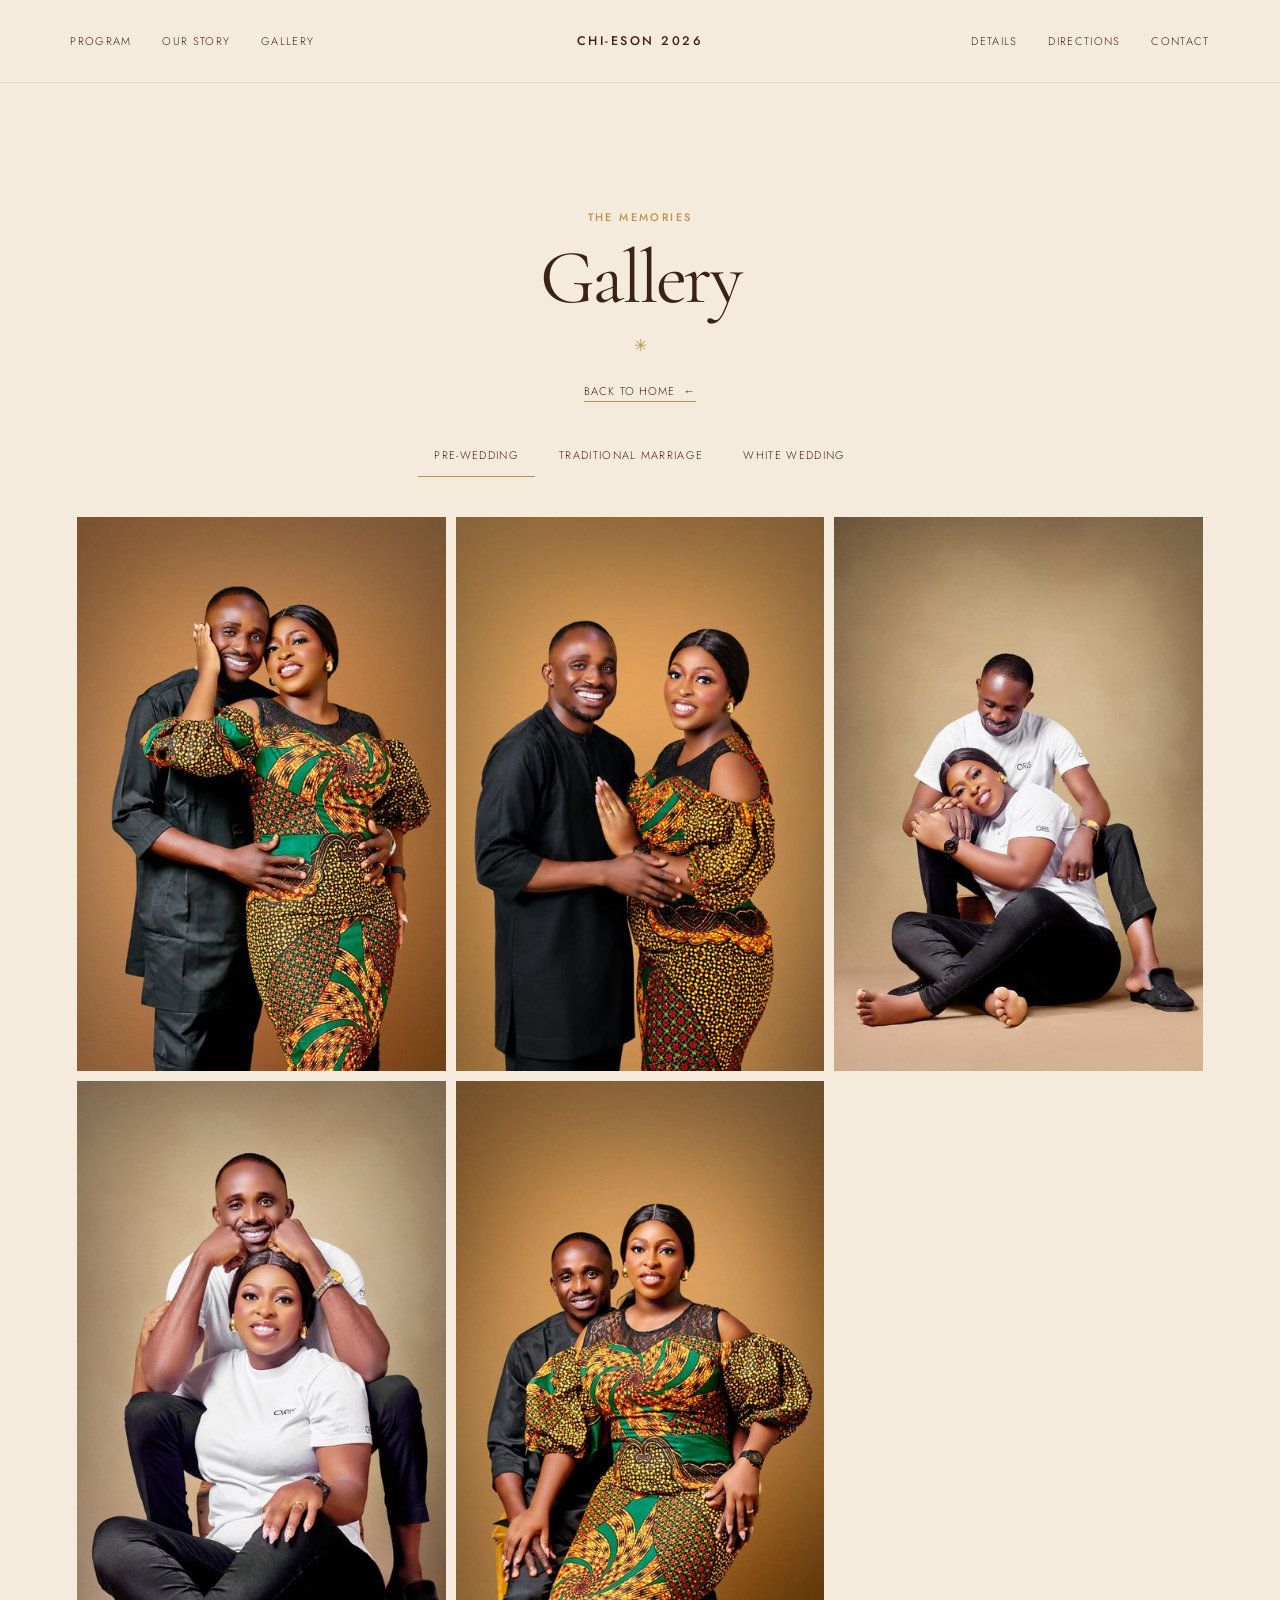
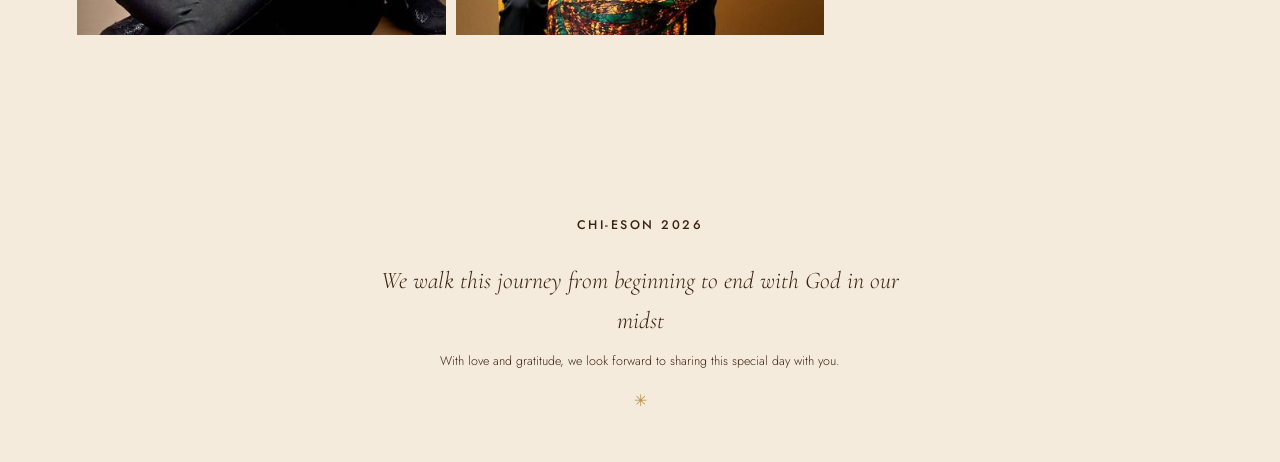
==== gallery.html @ f30a034f "Publish wedding site for GitHub Pages Co-authored-by: Copilot <223556219+Copilot@users.noreply.githu" ====
<!doctype html>
<html lang="en">
<head>
  <meta charset="utf-8">
  <meta name="viewport" content="width=device-width, initial-scale=1">
  <meta name="description" content="Photos from Precious and Aaron's pre-wedding shoot and traditional marriage celebration.">
  <meta property="og:title" content="Gallery | Precious &amp; Aaron — CHI-ESON 2026">
  <meta property="og:description" content="Explore memories from the CHI-ESON 2026 celebrations.">
  <meta property="og:image" content="images/pre-wedding/full/pre-04.jpg">
  <meta property="og:type" content="website">
  <meta name="theme-color" content="#F5EBDD">
  <title>Gallery | Precious &amp; Aaron — CHI-ESON 2026</title>
  <link rel="icon" href="data:image/svg+xml,%3Csvg xmlns='http://www.w3.org/2000/svg' viewBox='0 0 64 64'%3E%3Crect width='64' height='64' fill='%233B2314'/%3E%3Ctext x='32' y='41' text-anchor='middle' font-family='serif' font-size='22' fill='%23F5EBDD'%3EC%26amp%3BE%3C/text%3E%3C/svg%3E">
  <link rel="preconnect" href="https://fonts.googleapis.com">
  <link rel="preconnect" href="https://fonts.gstatic.com" crossorigin>
  <link href="https://fonts.googleapis.com/css2?family=Cormorant+Garamond:wght@400;500;600&family=Jost:wght@300;400;500;600&display=swap" rel="stylesheet">
  <link rel="stylesheet" href="styles.css?v=2">
  <script src="data.js" defer></script>
  <script src="script.js" defer></script>
</head>
<body data-page="gallery">
  <div id="site"></div>
  <div id="lightbox" class="lightbox" role="dialog" aria-modal="true" aria-label="Photo viewer" hidden>
    <button class="lightbox-close" type="button" aria-label="Close photo viewer">×</button>
    <button class="lightbox-prev" type="button" aria-label="Previous photo">‹</button>
    <figure><img alt="" decoding="async"><figcaption></figcaption></figure>
    <button class="lightbox-next" type="button" aria-label="Next photo">›</button>
  </div>
</body>
</html>
---- styles.css ----
:root {
  color-scheme: light;
  --cream: #F5EBDD;
  --card: #FBF7F0;
  --brown: #3B2314;
  --gold: #B8924A;
  --white: #FFFFFF;
  --body-font: "Jost", sans-serif;
  --display-font: "Cormorant Garamond", Georgia, serif;
  --header-height: 82px;
}

* { box-sizing: border-box; }
html { scroll-behavior: smooth; scroll-padding-top: var(--header-height); }
body { margin: 0; background: var(--cream); color: var(--brown); font-family: var(--body-font); font-weight: 300; line-height: 1.65; }
body.menu-open, body.lightbox-open { overflow: hidden; }
button, a { color: inherit; font: inherit; }
a { text-decoration: none; }
button { cursor: pointer; }
img { display: block; max-width: 100%; }
button:focus-visible, a:focus-visible { outline: 2px solid var(--gold); outline-offset: 4px; }
[hidden] { display: none !important; }

.site-header { position: fixed; z-index: 20; inset: 0 0 auto; height: var(--header-height); color: var(--white); transition: background-color .3s ease, color .3s ease, box-shadow .3s ease; }
.site-header.is-scrolled { background: rgba(245, 235, 221, .97); color: var(--brown); box-shadow: 0 1px 0 rgba(59, 35, 20, .1); }
.site-header.is-subpage { background: rgba(245, 235, 221, .97); color: var(--brown); box-shadow: 0 1px 0 rgba(59, 35, 20, .1); }
.site-nav { max-width: 1440px; height: 100%; margin: auto; padding: 0 5.5%; display: grid; grid-template-columns: 1fr auto 1fr; align-items: center; gap: 2rem; }
.nav-side { display: flex; align-items: center; gap: clamp(1rem, 2.4vw, 2.6rem); }
.nav-right { justify-content: flex-end; }
.nav-side a { font-size: .69rem; letter-spacing: .12em; text-transform: uppercase; }
.nav-side a:hover, .map-fallback:hover, .text-link:hover { color: var(--gold); }
.monogram { font-size: .78rem; font-weight: 500; letter-spacing: .2em; white-space: nowrap; }
.menu-toggle { display: none; }

.hero { min-height: 720px; height: 100svh; max-height: 1000px; position: relative; display: grid; place-items: center; padding: calc(var(--header-height) + 2rem) 1.5rem 4rem; color: var(--white); text-align: center; background: var(--brown); overflow: hidden; }
.hero::before { position: absolute; z-index: 1; inset: 0; background: linear-gradient(rgba(35, 20, 12, .68), rgba(35, 20, 12, .64)); content: ""; }
.hero-photo { position: absolute; inset: 0; width: 100%; height: 100%; object-fit: cover; }
.hero-content { position: relative; z-index: 2; width: min(760px, 100%); }
.eyebrow { margin: 0 0 .9rem; color: var(--gold); font-size: .68rem; font-weight: 500; letter-spacing: .22em; line-height: 1.4; text-transform: uppercase; }
.hero .eyebrow { color: #e2c88f; }
h1, h2, h3, p { margin-top: 0; }
h1, h2, h3 { font-family: var(--display-font); font-weight: 400; line-height: .98; }
h1 { margin: .45rem 0 1rem; font-size: clamp(4rem, 10vw, 8rem); letter-spacing: -.045em; }
h1 span { color: #d5b46d; font-style: italic; font-size: .75em; }
.hero-intro { max-width: 410px; margin: 0 auto 1.2rem; font-size: 1rem; letter-spacing: .04em; }
.hero-date { margin-bottom: .9rem; font-size: .83rem; letter-spacing: .12em; text-transform: uppercase; line-height: 1.9; }
.hero-date span { opacity: .82; font-size: .74rem; }
.countdown { min-height: 54px; }
.countdown-status { display: block; min-height: 1.4em; font-family: var(--display-font); font-size: 1.45rem; font-style: italic; }
.countdown-units { display: flex; justify-content: center; gap: clamp(1rem, 3vw, 2.8rem); margin: .5rem auto 1.3rem; }
.countdown-units div { min-width: 46px; display: grid; gap: .08rem; }
.countdown-units strong { font-family: var(--display-font); font-size: 1.7rem; font-weight: 400; line-height: 1; }
.countdown-units span { font-size: .56rem; letter-spacing: .12em; text-transform: uppercase; }
.hero-actions { display: flex; justify-content: center; align-items: center; flex-wrap: wrap; gap: .8rem; margin-top: 1.1rem; }
.button { min-height: 48px; padding: .82rem 1.2rem; display: inline-flex; justify-content: center; align-items: center; gap: .9rem; border: 1px solid var(--brown); border-radius: 0; font-size: .67rem; font-weight: 500; letter-spacing: .12em; line-height: 1.3; text-align: center; text-transform: uppercase; transition: background .2s ease, color .2s ease, border-color .2s ease; }
.button-primary { background: var(--brown); color: var(--white); }
.button-primary:hover { border-color: var(--gold); background: #53351e; }
.button-large { min-height: 58px; padding: 1rem 1.6rem; font-size: .75rem; }
.button-outline { background: transparent; color: var(--brown); }
.button-outline:hover { background: var(--brown); color: var(--white); }
.button-light-outline { min-height: 46px; border-color: rgba(255,255,255,.7); color: var(--white); font-size: .63rem; }
.button-light-outline:hover { background: var(--white); color: var(--brown); }
.scroll-cue { position: absolute; z-index: 2; bottom: 1.5rem; left: 50%; transform: translateX(-50%); color: #e2c88f; font-size: 1.5rem; }

.section { padding: clamp(5rem, 10vw, 9rem) max(6vw, calc((100vw - 1200px) / 2)); }
.section-heading { margin: 0 auto 3.4rem; text-align: center; }
.section-heading h2, .contact-section h2 { margin: 0; font-size: clamp(3rem, 6vw, 5.4rem); letter-spacing: -.035em; }
.ornament, .footer-ornament { display: block; margin-top: 1.15rem; color: var(--gold); font-size: 1rem; }
.program-section { background: var(--card); }
.program-tabs, .gallery-tabs { display: flex; justify-content: center; flex-wrap: wrap; gap: .5rem; margin: 0 auto 2.3rem; }
.program-tabs button, .gallery-tabs button { padding: .75rem 1rem; border: 0; border-bottom: 1px solid transparent; background: transparent; color: var(--brown); font-size: .69rem; letter-spacing: .12em; text-transform: uppercase; }
.program-tabs button[aria-selected="true"], .gallery-tabs button[aria-selected="true"] { border-color: var(--gold); color: var(--brown); }
.program-layout { display: grid; grid-template-columns: minmax(0, 1fr) minmax(250px, .72fr); gap: clamp(2rem, 7vw, 7rem); align-items: center; max-width: 1040px; margin: auto; }
.program-panel-wrap { min-width: 0; }
.program-list { padding: 0; margin: 0; list-style: none; border-top: 1px solid rgba(184,146,74,.55); }
.program-item { border-bottom: 1px solid rgba(184,146,74,.55); }
.program-trigger { width: 100%; min-height: 67px; padding: .9rem 0; display: grid; grid-template-columns: 2.6rem 1fr 1.2rem; gap: .7rem; align-items: center; border: 0; background: transparent; color: var(--brown); text-align: left; font-size: .88rem; }
.program-number { color: var(--gold); font-size: .66rem; letter-spacing: .08em; }
.accordion-icon { font-size: 1.2rem; text-align: right; }
.program-trigger[aria-expanded="true"] .accordion-icon { transform: rotate(45deg); }
.program-panel { padding: 0 2rem 1.2rem 3.3rem; font-size: .84rem; }
.program-panel p { margin-bottom: .5rem; }
.program-time { color: var(--gold); font-size: .71rem; font-weight: 500; letter-spacing: .1em; text-transform: uppercase; }
.program-note { font-style: italic; }
.program-photo { width: 100%; max-width: 320px; margin: auto; text-align: center; }
.program-photo img { width: 100%; height: 360px; aspect-ratio: auto; object-fit: cover; border-radius: 999px 999px 0 0; background: #e5ded3; }
.photo-caption { margin: .7rem 0 0; font-family: var(--display-font); font-size: 1.15rem; font-style: italic; }
.print-button { display: flex; width: fit-content; margin: 2.2rem auto 0; }

.story-layout { max-width: 1040px; margin: auto; display: grid; grid-template-columns: .7fr 1.3fr; gap: clamp(2.5rem, 8vw, 8rem); align-items: center; }
.story-copy { max-width: 380px; font-size: 1.04rem; }
.story-copy p:first-child { margin-bottom: 1.6rem; }
.story-names { color: #856c53; font-family: var(--display-font); font-size: 1.3rem; font-style: italic; }
.story-photos { min-height: 500px; position: relative; padding: 0 12% 8% 0; }
.story-photo-main { width: 75%; height: 480px; object-fit: cover; }
.story-photo-small { position: absolute; right: 0; bottom: 0; width: 42%; height: 270px; object-fit: cover; border: 9px solid var(--cream); }
.arch-image { border-radius: 999px 999px 0 0; background: #e5ded3; }

.details-section { background: var(--card); }
.event-grid { max-width: 1100px; margin: auto; display: grid; grid-template-columns: repeat(3, minmax(0, 1fr)); gap: 1rem; }
.event-card { min-height: 300px; padding: clamp(1.4rem, 3vw, 2.4rem); border: 1px solid rgba(184,146,74,.5); background: var(--cream); }
.event-card .eyebrow { margin-bottom: 1.5rem; }
.event-card h3, .map-card h3, .know-card h3 { margin-bottom: 1.4rem; font-size: 2rem; line-height: 1.05; }
.event-card dl { margin: 0; }
.event-card dl div { margin: .9rem 0; }
.event-card dt { color: var(--gold); font-size: .62rem; letter-spacing: .13em; text-transform: uppercase; }
.event-card dd { margin: .1rem 0 0; font-size: .85rem; }
.event-card .countdown { margin-top: 1.1rem; min-height: 0; }
.event-card .countdown-units { justify-content: flex-start; gap: .9rem; margin: .5rem 0; }
.event-card .countdown-units div { min-width: 39px; }
.event-card .countdown-units strong { font-size: 1.35rem; }
.event-card .countdown-units span { font-size: .48rem; }
.event-complete { font-family: var(--display-font); font-size: 1.35rem; font-style: italic; }
.text-link { display: inline-flex; gap: .5rem; align-items: center; border-bottom: 1px solid var(--gold); font-size: .7rem; letter-spacing: .1em; text-transform: uppercase; }

.maps-grid { max-width: 1100px; margin: auto; display: grid; grid-template-columns: repeat(2, minmax(0, 1fr)); gap: 2rem; }
.map-card { background: var(--card); }
.map-card > div { padding: 2rem; }
.map-card h3 { margin-bottom: .5rem; }
.map-card > div > p:not(.eyebrow) { margin-bottom: .65rem; font-size: .84rem; }
.map-card .map-notes { color: #705a47; font-style: italic; }
.map-card iframe { display: block; width: 100%; height: 270px; border: 0; background: #e5ded3; }
.map-card .button { margin-top: .8rem; }
.map-fallback { display: inline-block; margin-left: 1rem; font-size: .68rem; }
.roadmap-slot { margin: 1.2rem 0; }
.roadmap-open { width: 100%; padding: 0; position: relative; border: 0; background: #e5ded3; text-align: center; }
.roadmap-open img { width: 100%; height: auto; max-height: 330px; object-fit: contain; }
.roadmap-open span { display: block; padding: .3rem; color: var(--brown); font-size: .65rem; letter-spacing: .1em; text-transform: uppercase; }

.gallery-section { background: var(--card); }
.gallery-tabs { margin-bottom: 2.5rem; }
.gallery-grid { columns: 3 220px; column-gap: 10px; }
.gallery-item { width: 100%; margin: 0 0 10px; padding: 0; display: block; break-inside: avoid; border: 0; background: #e5ded3; overflow: hidden; }
.gallery-item img { width: 100%; height: auto; transition: transform .5s ease; }
.gallery-item:hover img { transform: scale(1.035); }
.gallery-empty { padding: 4rem 1rem; text-align: center; font-family: var(--display-font); font-size: 1.8rem; font-style: italic; }
.gallery-full-link { display: flex; width: fit-content; margin: 2rem auto 0; }
.back-link { display: flex; width: fit-content; margin: -2rem auto 2rem; }
.load-more-button { display: flex; width: fit-content; margin: 2rem auto 0; }
.load-more-button[hidden] { display: none; }
.full-gallery-section { min-height: 75vh; }
.subpage-main { padding-top: var(--header-height); }

.know-section { padding-bottom: 7rem; }
.know-grid { max-width: 1100px; margin: auto; display: grid; grid-template-columns: repeat(4, minmax(0, 1fr)); gap: 1rem; }
.know-card { min-height: 260px; padding: 1.7rem; border: 1px solid rgba(184,146,74,.5); background: var(--card); }
.know-card .eyebrow { margin-bottom: 1.2rem; }
.know-card h3 { margin-bottom: 1rem; font-size: 1.75rem; }
.know-card > p:not(.eyebrow) { font-size: .83rem; }
.know-card .text-link { margin-top: .5rem; }
.swatches { display: flex; gap: .7rem; }
.swatches > div { display: grid; gap: .35rem; }
.swatches span { width: 42px; height: 42px; display: block; border: 1px solid rgba(59,35,20,.18); background: var(--swatch); }
.swatches small { font-size: .57rem; }

.contact-section { padding: 6rem 1.5rem; background: var(--brown); color: var(--white); text-align: center; }
.contact-section h2 { margin-bottom: 1.5rem; }
.contact-name { margin-bottom: .25rem; font-family: var(--display-font); font-size: 1.65rem; }
.contact-phone { opacity: .78; font-size: .85rem; }
.contact-actions { display: flex; justify-content: center; align-items: center; flex-wrap: wrap; gap: 1.5rem; margin-top: 1.7rem; }
.contact-actions .button-primary { border-color: var(--cream); background: var(--cream); color: var(--brown); }
.contact-actions .text-link { border-color: var(--gold); }
.site-footer { padding: 3rem 1.5rem; text-align: center; }
.site-footer .toast { max-width: 560px; margin: 1.5rem auto .7rem; font-family: var(--display-font); font-size: 1.5rem; font-style: italic; }
.site-footer > p:not(.toast) { font-size: .78rem; }
.footer-ornament { margin-top: 1rem; }

.scroll-progress { position: fixed; z-index: 40; inset: auto 0 0; height: 3px; pointer-events: none; }
.scroll-progress span { width: 100%; height: 100%; display: block; transform: scaleX(0); transform-origin: left; background: var(--gold); }
.lightbox { position: fixed; z-index: 50; inset: 0; display: grid; grid-template-columns: 3rem minmax(0, 1fr) 3rem; align-items: center; gap: 1rem; padding: 4rem 1.5rem 2rem; background: rgba(24, 15, 10, .95); color: var(--white); }
.lightbox figure { max-height: 100%; margin: 0; display: grid; place-items: center; }
.lightbox figure img { max-width: 100%; max-height: calc(100svh - 8rem); object-fit: contain; }
.lightbox figcaption { padding-top: .7rem; font-size: .75rem; letter-spacing: .1em; }
.lightbox figure img { cursor: zoom-in; }
.lightbox figure img.is-zoomed { max-width: none; max-height: none; width: auto; height: auto; cursor: zoom-out; }
.lightbox.roadmap-view { display: block; overflow: auto; padding-top: 4rem; }
.lightbox.roadmap-view .lightbox-prev, .lightbox.roadmap-view .lightbox-next { display: none; }
.lightbox.roadmap-view figure { max-height: none; }
.lightbox.roadmap-view figure img { max-width: min(96vw, 1400px); margin: 0 auto; }
.lightbox.roadmap-view figure img.is-zoomed { max-width: none; }
.lightbox button { border: 0; background: transparent; color: var(--white); font-size: 2rem; }
.lightbox .lightbox-close { position: absolute; top: 1.2rem; right: 1.6rem; }
.lightbox .lightbox-prev, .lightbox .lightbox-next { justify-self: center; }
.fade-up { opacity: 0; transform: translateY(18px); transition: opacity .7s ease, transform .7s ease; }
.fade-up.is-visible { opacity: 1; transform: translateY(0); }

.program-page { background: var(--card); }
.full-program-section { padding-top: 3.5rem; }
.program-sticky-tabs { position: sticky; z-index: 10; top: var(--header-height); margin: 0 calc(-1 * max(6vw, calc((100vw - 1200px) / 2))) 2.8rem; padding: .6rem 1rem; background: rgba(251,247,240,.96); border-top: 1px solid rgba(184,146,74,.28); border-bottom: 1px solid rgba(184,146,74,.45); backdrop-filter: blur(10px); }
.program-sticky-tabs .program-tabs { margin: 0 auto; }
.timeline { max-width: 800px; margin: 0 auto; }
.timeline-item { position: relative; display: grid; grid-template-columns: 110px 20px minmax(0, 1fr); column-gap: 1.3rem; padding-bottom: 2.2rem; }
.timeline-item::before { position: absolute; top: 10px; bottom: 0; left: 119px; width: 1px; background: rgba(184,146,74,.55); content: ""; }
.timeline-item:last-child::before { display: none; }
.timeline-time { padding-top: 1.1rem; color: var(--gold); font-size: .75rem; font-weight: 500; letter-spacing: .08em; text-align: right; text-transform: uppercase; }
.timeline-marker { z-index: 1; width: 9px; height: 9px; margin: 1.4rem auto 0; border: 1px solid var(--gold); border-radius: 50%; background: var(--card); }
.timeline-content { padding: .8rem 1.3rem 1rem; border: 1px solid rgba(184,146,74,.35); background: var(--cream); }
.timeline-content .eyebrow { margin-bottom: .5rem; }
.timeline-content h3 { margin-bottom: .7rem; font-size: 1.8rem; }
.timeline-content > p:not(.eyebrow) { margin-bottom: .5rem; font-size: .9rem; }
.timeline-content .program-detail { display: flex; gap: .75rem; }
.timeline-detail span, .program-detail span { min-width: 4rem; color: var(--gold); font-size: .7rem; font-weight: 500; letter-spacing: .1em; text-transform: uppercase; }
.timeline-group { margin: 2.5rem 0 1rem 145px; color: var(--gold); font-size: 1.8rem; }
.timeline-panel[hidden] { display: none !important; }
.print-program { margin-top: 2rem; }

@media (max-width: 820px) {
  :root { --header-height: 70px; }
  .site-nav { padding: 0 1.5rem; }
  .nav-side { gap: 1rem; }
  .nav-side a { font-size: .59rem; letter-spacing: .08em; }
  .monogram { font-size: .67rem; letter-spacing: .14em; }
  .program-layout { grid-template-columns: 1fr .72fr; gap: 2rem; }
  .event-grid { grid-template-columns: repeat(2, minmax(0, 1fr)); }
  .event-card:last-child { grid-column: 1 / -1; }
  .know-grid { grid-template-columns: repeat(2, minmax(0, 1fr)); }
  .story-photos { min-height: 390px; }
  .story-photo-main { height: 370px; }
}
@media (max-width: 600px) {
  :root { --header-height: 64px; }
  .site-header { color: var(--brown); }
  .site-header:not(.is-scrolled) { color: var(--white); }
  .site-header.is-subpage { color: var(--brown); }
  .site-header.menu-open { color: var(--brown); }
  .menu-toggle { position: absolute; z-index: 2; top: 17px; left: 1.2rem; width: 34px; height: 30px; padding: 6px 3px; display: grid; align-content: center; gap: 6px; border: 0; background: transparent; color: inherit; }
  .menu-toggle span { width: 25px; height: 1px; display: block; background: currentColor; transition: transform .2s ease; }
  .menu-toggle[aria-expanded="true"] span:first-child { transform: translateY(3.5px) rotate(45deg); }
  .menu-toggle[aria-expanded="true"] span:last-child { transform: translateY(-3.5px) rotate(-45deg); }
  .site-nav { display: flex; justify-content: center; padding: 0 4rem; }
  .site-nav > .monogram { position: relative; z-index: 2; }
  .nav-side { position: fixed; left: 0; right: 0; display: flex; flex-direction: column; align-items: stretch; gap: 0; padding: 0 1.5rem; background: var(--cream); color: var(--brown); opacity: 0; visibility: hidden; transition: opacity .2s ease, visibility .2s ease; }
  .nav-left { top: var(--header-height); padding-top: 1rem; }
  .nav-right { top: calc(var(--header-height) + 9.2rem); padding-bottom: 1.3rem; }
  .site-nav.is-open .nav-side { opacity: 1; visibility: visible; }
  .nav-side a { padding: .8rem 0; border-bottom: 1px solid rgba(184,146,74,.35); font-size: .72rem; }
  .site-nav.is-open { position: fixed; inset: 0 0 auto; height: 100vh; height: 100svh; align-items: flex-start; padding-top: 0; background: var(--cream); color: var(--brown); }
  .site-nav.is-open > .monogram { margin: 1.25rem auto 0; }
  .hero { min-height: 700px; height: 100svh; padding-top: 5rem; }
  .hero-photo { object-position: center; }
  h1 { font-size: clamp(3.65rem, 17vw, 5.4rem); }
  .hero-intro { max-width: 300px; font-size: .88rem; }
  .hero-date { font-size: .72rem; }
  .hero-actions { flex-direction: column; }
  .button-large { width: min(100%, 340px); }
  .section { padding: 5rem 1.25rem; }
  .section-heading { margin-bottom: 2.5rem; }
  .section-heading h2, .contact-section h2 { font-size: clamp(2.8rem, 13vw, 4rem); }
  .program-tabs { gap: .1rem; margin-bottom: 1.5rem; }
  .program-tabs button, .gallery-tabs button { padding: .7rem .55rem; font-size: .59rem; letter-spacing: .08em; }
  .program-layout { grid-template-columns: 1fr; gap: 2rem; }
  .program-photo { width: min(88%, 300px); }
  .program-photo img { height: 320px; }
  .story-layout { grid-template-columns: 1fr; gap: 1.5rem; }
  .story-copy { max-width: none; font-size: .95rem; }
  .story-photos { width: 100%; min-height: 340px; }
  .story-photo-main { width: 76%; height: 335px; }
  .story-photo-small { width: 43%; height: 200px; border-width: 7px; }
  .event-grid { grid-template-columns: 1fr; }
  .event-card, .event-card:last-child { grid-column: auto; min-height: 0; }
  .maps-grid { grid-template-columns: 1fr; gap: 1.2rem; }
  .map-card > div { padding: 1.5rem; }
  .map-card iframe { height: 230px; }
  .map-fallback { display: block; width: fit-content; margin: .8rem 0 0; }
  .gallery-grid { columns: 2 130px; column-gap: 7px; }
  .gallery-item { margin-bottom: 7px; }
  .know-grid { grid-template-columns: 1fr; }
  .know-card { min-height: 0; }
  .contact-section { padding: 5rem 1.25rem; }
  .program-sticky-tabs { margin-inline: -1.25rem; padding-inline: .35rem; }
  .program-sticky-tabs .program-tabs { gap: 0; }
  .program-sticky-tabs .program-tabs button { padding-inline: .4rem; font-size: .57rem; letter-spacing: .04em; }
  .timeline-item { grid-template-columns: 61px 14px minmax(0, 1fr); gap: .55rem; }
  .timeline-item::before { left: 67px; }
  .timeline-time { font-size: .62rem; letter-spacing: .02em; }
  .timeline-content { padding: .8rem; }
  .timeline-content h3 { font-size: 1.55rem; }
  .timeline-group { margin-left: 80px; }
  .lightbox { grid-template-columns: 2rem minmax(0, 1fr) 2rem; gap: .2rem; padding: 4rem .5rem 1.5rem; }
  .lightbox .lightbox-prev, .lightbox .lightbox-next { font-size: 1.6rem; }
}
@media (max-width: 380px) {
  .hero { padding-inline: 1rem; }
  .hero-date { letter-spacing: .07em; }
  .button-large { padding-inline: .8rem; font-size: .68rem; }
  .section { padding-inline: 1rem; }
  .program-trigger { grid-template-columns: 2rem 1fr 1rem; gap: .5rem; font-size: .82rem; }
}
@media (prefers-reduced-motion: reduce) {
  *, *::before, *::after { scroll-behavior: auto !important; animation-duration: .01ms !important; animation-iteration-count: 1 !important; transition-duration: .01ms !important; }
  .fade-up { opacity: 1; transform: none; }
}
@media print {
  @page { margin: 18mm; }
  body { background: white; color: #222; font-size: 11pt; }
  body > *:not(#site) { display: none !important; }
  .site-header, .site-footer, .scroll-progress, .back-link, .print-program { display: none !important; }
  .program-page { padding: 0 !important; background: white; }
  .full-program-section { padding: 0 !important; }
  .program-sticky-tabs { position: static; margin: 0 0 1rem; padding: 0; border: 0; background: white; }
  .program-tabs { display: none !important; }
  .timeline-panel[hidden] { display: block !important; }
  .timeline-item { break-inside: avoid; }
  .timeline-item::before { background: #999; }
  .timeline-marker { background: white; }
  .timeline-content { padding: .6rem; border-color: #bbb; background: white; }
  .timeline-group { margin-top: 1rem; }
  .subpage-main:not(.program-page), .hero, .program-section { display: none !important; }
  body:not([data-page="program"]) #site main { display: none !important; }
}
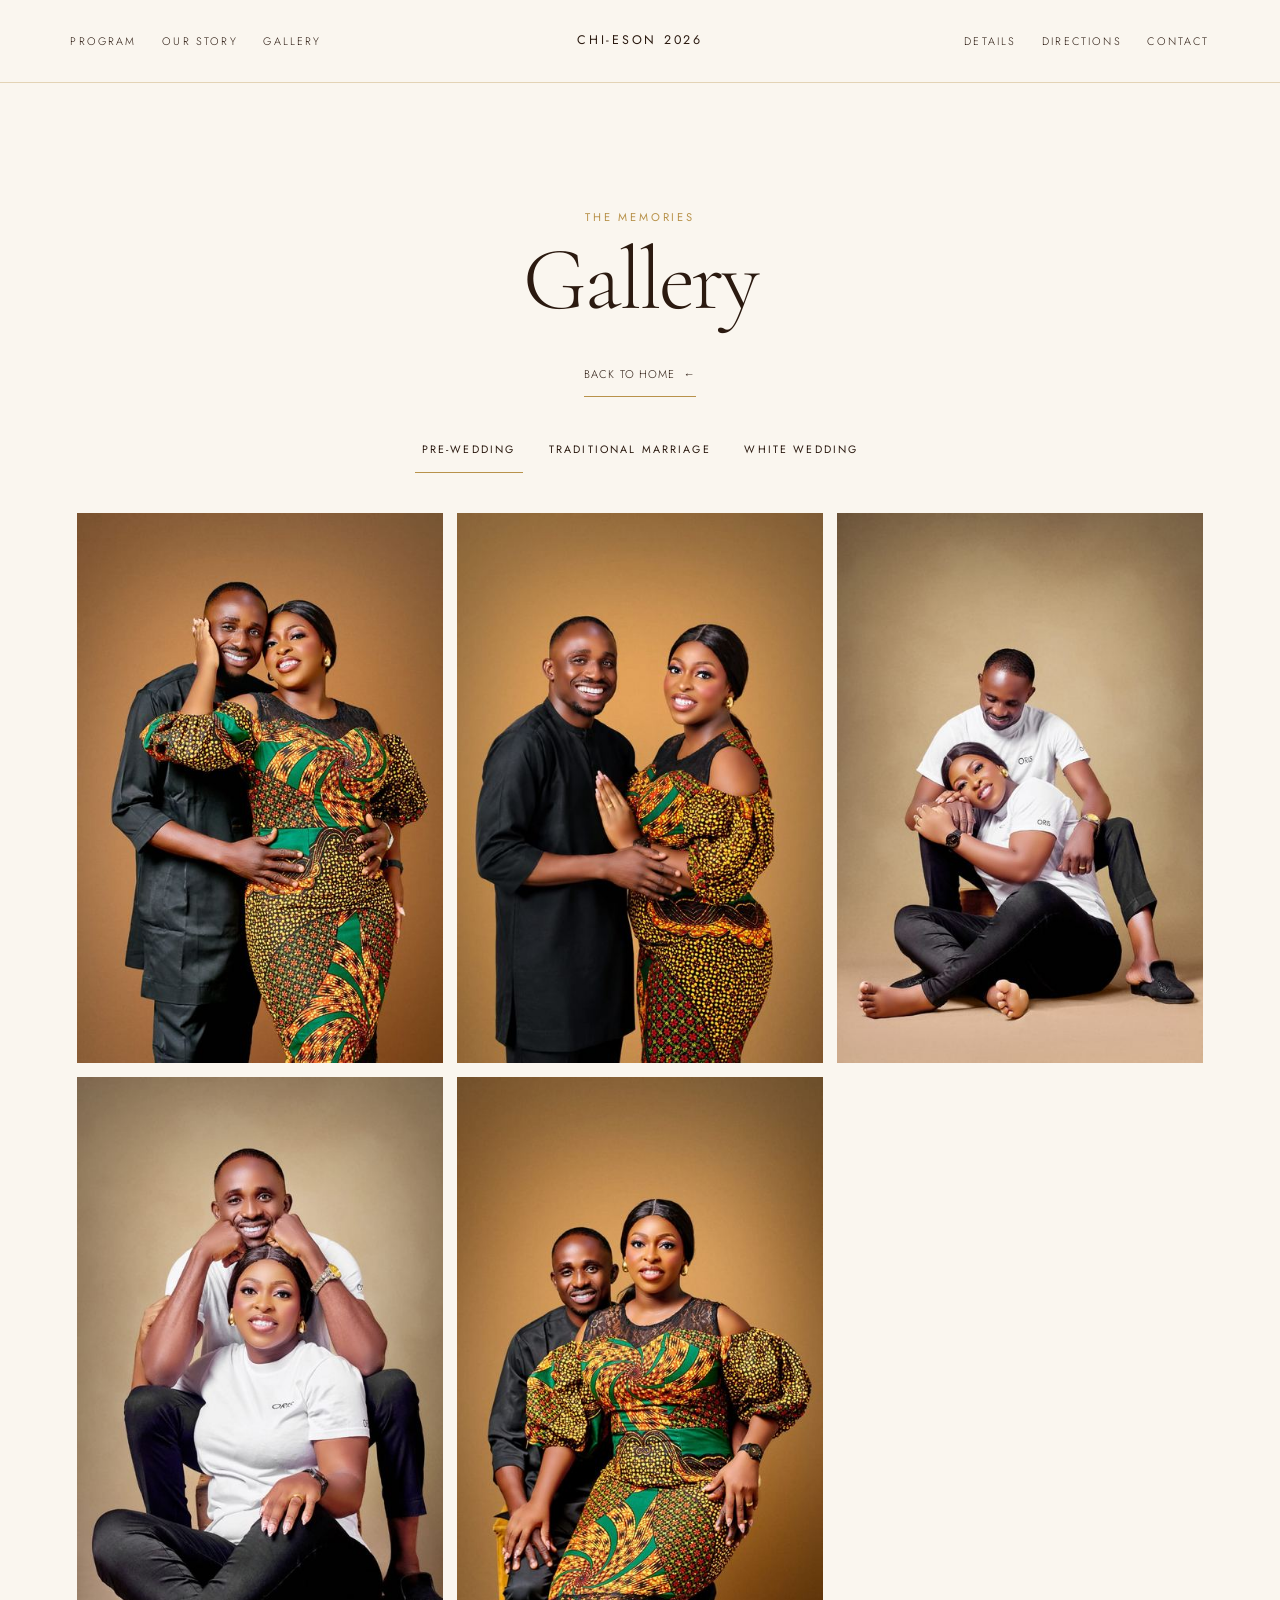
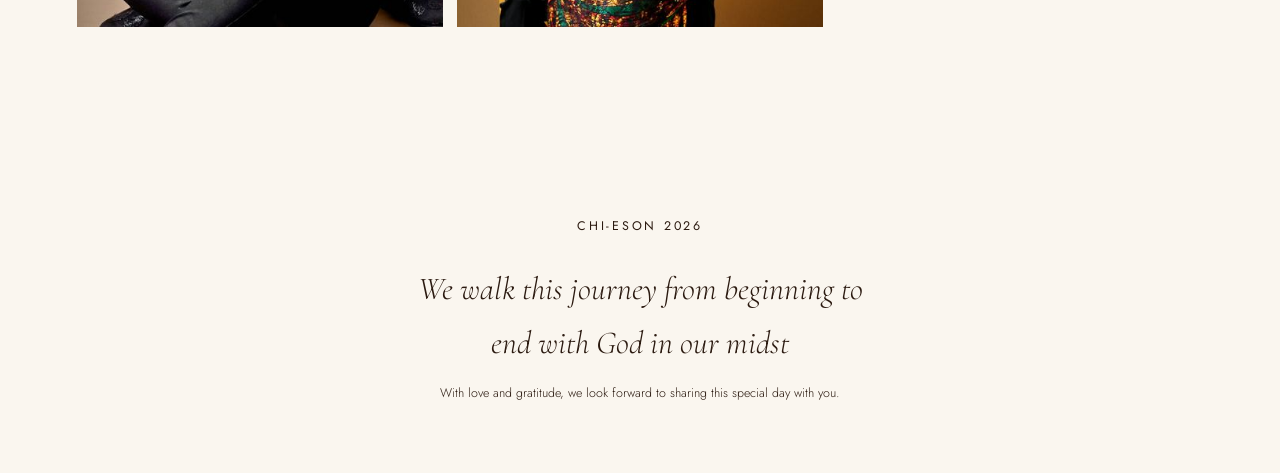
==== commit 729d3c22: "Redesign wedding site visual experience Co-authored-by: Copilot <223556219+Copilot@users.noreply.git" ====
--- a/gallery.html
+++ b/gallery.html
@@ -8,13 +8,13 @@
   <meta property="og:description" content="Explore memories from the CHI-ESON 2026 celebrations.">
   <meta property="og:image" content="images/pre-wedding/full/pre-04.jpg">
   <meta property="og:type" content="website">
-  <meta name="theme-color" content="#F5EBDD">
+  <meta name="theme-color" content="#FAF6EF">
   <title>Gallery | Precious &amp; Aaron — CHI-ESON 2026</title>
   <link rel="icon" href="data:image/svg+xml,%3Csvg xmlns='http://www.w3.org/2000/svg' viewBox='0 0 64 64'%3E%3Crect width='64' height='64' fill='%233B2314'/%3E%3Ctext x='32' y='41' text-anchor='middle' font-family='serif' font-size='22' fill='%23F5EBDD'%3EC%26amp%3BE%3C/text%3E%3C/svg%3E">
   <link rel="preconnect" href="https://fonts.googleapis.com">
   <link rel="preconnect" href="https://fonts.gstatic.com" crossorigin>
-  <link href="https://fonts.googleapis.com/css2?family=Cormorant+Garamond:wght@400;500;600&family=Jost:wght@300;400;500;600&display=swap" rel="stylesheet">
-  <link rel="stylesheet" href="styles.css?v=2">
+  <link href="https://fonts.googleapis.com/css2?family=Cormorant+Garamond:ital,wght@0,300;0,400;1,300;1,400&family=Jost:wght@300;400&display=swap" rel="stylesheet">
+  <link rel="stylesheet" href="styles.css?v=3">
   <script src="data.js" defer></script>
   <script src="script.js" defer></script>
 </head>
--- a/styles.css
+++ b/styles.css
@@ -1,10 +1,12 @@
 :root {
   color-scheme: light;
-  --cream: #F5EBDD;
-  --card: #FBF7F0;
-  --brown: #3B2314;
+  --ivory: #FAF6EF;
+  --cream: #F1E8DA;
+  --chocolate: #2B1A10;
+  --brown: #5A3A24;
   --gold: #B8924A;
-  --white: #FFFFFF;
+  --card: var(--ivory);
+  --white: var(--ivory);
   --body-font: "Jost", sans-serif;
   --display-font: "Cormorant Garamond", Georgia, serif;
   --header-height: 82px;
@@ -308,3 +310,251 @@
   .subpage-main:not(.program-page), .hero, .program-section { display: none !important; }
   body:not([data-page="program"]) #site main { display: none !important; }
 }
+
+body { background: var(--ivory); color: var(--chocolate); font-size: 16px; line-height: 1.7; }
+html { scroll-padding-top: var(--header-height); }
+.site-header { box-shadow: none; transition: none; }
+.site-header.is-scrolled, .site-header.is-subpage { background: rgba(250,246,239,.96); color: var(--chocolate); box-shadow: 0 1px 0 rgba(184,146,74,.35); }
+.site-nav { max-width: 1540px; }
+.nav-side { gap: clamp(.8rem, 2vw, 2rem); }
+.nav-side a { font-size: .68rem; letter-spacing: .2em; }
+.monogram { font-weight: 400; letter-spacing: .22em; }
+.hero { min-height: 760px; max-height: 1100px; background: var(--chocolate); }
+.hero::before { background: linear-gradient(180deg, rgba(43,26,16,.22) 0%, rgba(43,26,16,.34) 38%, rgba(43,26,16,.78) 100%); }
+.hero-media { position: absolute; inset: 0; width: 100%; height: 100%; }
+.hero-photo { object-position: 52% 43%; animation: ken-burns 24s ease-in-out infinite alternate; will-change: transform; }
+.hero-content { width: min(760px, 56vw); margin-right: auto; margin-left: 5vw; text-align: left; transform: translateY(5vh); }
+.hero-content .countdown-units { justify-content: flex-start; }
+.hero-content .hero-actions { justify-content: flex-start; }
+.hero .hero-name { color: var(--ivory); font-style: normal; }
+.hero .eyebrow, .eyebrow { font-size: .7rem; font-weight: 400; letter-spacing: .25em; }
+.hero h1 { margin: .7rem 0 1rem; font-size: clamp(56px, 12vw, 180px); line-height: .78; letter-spacing: -.055em; font-weight: 300; }
+.hero-name { display: block; opacity: 0; animation: name-reveal 900ms cubic-bezier(.2,.7,.2,1) both; }
+.hero-name:nth-child(1) { animation-delay: .12s; }
+.hero-name:nth-child(2) { animation-delay: .24s; }
+.hero-name:nth-child(3) { animation-delay: .36s; }
+.hero-ampersand { margin: .18em 0; font-size: .48em; line-height: .7; }
+.hero-ampersand i { color: var(--gold); font-weight: 300; }
+.hero-intro { max-width: 42ch; margin: 1.4rem auto .65rem; font-size: 1rem; letter-spacing: .03em; }
+.hero-date { margin-bottom: .35rem; font-size: .72rem; letter-spacing: .19em; }
+.hero-date span { font-size: .68rem; }
+#hero-countdown { animation: soft-fade .7s ease 1.35s both; }
+.countdown-status { color: var(--ivory); }
+.countdown-units { gap: clamp(1.2rem, 4vw, 3rem); margin: .35rem auto .8rem; }
+.countdown-units strong { font-size: 1.8rem; font-weight: 300; }
+.countdown-units span { font-size: .59rem; letter-spacing: .2em; }
+.countdown-units strong.is-rolling { animation: digit-roll 280ms ease both; }
+.hero-actions { margin-top: .8rem; gap: 1.2rem; }
+.button { position: relative; z-index: 0; min-height: 48px; padding: .8rem 1.25rem; overflow: hidden; border: 1px solid currentColor; border-radius: 0; background: transparent; color: var(--chocolate); font-size: .68rem; font-weight: 400; letter-spacing: .2em; transition: none; }
+.button::before { position: absolute; z-index: -1; inset: 0; background: var(--gold); content: ""; transform: scaleX(0); transform-origin: left; transition: transform .35s ease; }
+.button::after { position: absolute; right: 0; bottom: 0; left: 0; height: 1px; background: var(--gold); content: ""; transform: scaleX(0); transform-origin: left; transition: transform .35s ease; }
+.button:hover::before { transform: scaleX(1); }
+.button:hover::after { transform: scaleX(1); }
+.button-primary { border-color: var(--ivory); background: var(--ivory); color: var(--chocolate); }
+.button-primary::before { background: var(--gold); }
+.button-primary:hover { border-color: var(--gold); background: var(--ivory); color: var(--chocolate); }
+.button-large { min-height: 56px; padding-inline: 1.6rem; }
+.button-outline { border-color: var(--gold); background: transparent; color: var(--chocolate); }
+.button-outline:hover { background: transparent; color: var(--chocolate); }
+.button-light-outline { border: 0; color: var(--ivory); letter-spacing: .15em; }
+.button-light-outline::before { height: 1px; top: auto; background: var(--gold); transform: scaleX(0); transform-origin: left; }
+.button-light-outline:hover { background: transparent; color: var(--ivory); }
+.section { padding: clamp(5.5rem, 10vw, 9.5rem) max(6vw, calc((100vw - 1200px) / 2)); }
+.section-heading { max-width: 62ch; margin-bottom: clamp(2.5rem, 5vw, 4.5rem); }
+.section-heading .eyebrow { color: var(--gold); }
+.section-heading h2, .contact-section h2 { font-size: clamp(3.2rem, 7vw, 6rem); font-weight: 300; line-height: .9; letter-spacing: -.035em; }
+.ornament, .footer-ornament { display: none; }
+.journey-section, .program-section, .details-section, .know-section, .full-gallery-section { background: var(--ivory); }
+.journey-track { position: relative; display: grid; grid-template-columns: repeat(3, minmax(0, 1fr)); gap: clamp(1.5rem, 4vw, 4rem); max-width: 1160px; margin: 0 auto; padding-top: 2.4rem; }
+.journey-line { position: absolute; top: 0; left: 16.66%; width: 66.66%; height: 1px; background: var(--gold); transform: scaleX(0); transform-origin: left; transition: transform 1.2s ease; }
+.journey-track.is-visible .journey-line { transform: scaleX(1); }
+.journey-chapter { position: relative; min-width: 0; }
+.journey-dot { position: absolute; z-index: 1; top: -2.72rem; left: 50%; width: 9px; height: 9px; border: 1px solid var(--gold); border-radius: 50%; background: var(--ivory); transform: translateX(-50%); transition: transform .35s ease; }
+.journey-chapter.is-visible .journey-dot { background: var(--gold); transform: translateX(-50%) scale(1.35); }
+.journey-photo { width: 100%; aspect-ratio: 4 / 5; margin: 0 0 1.6rem; }
+.photo-reveal { position: relative; overflow: hidden; clip-path: inset(0 0 100% 0); transition: clip-path 1.2s cubic-bezier(.7,0,.2,1); }
+.photo-reveal.is-visible { clip-path: inset(0); }
+.photo-reveal img { width: 100%; height: 100%; object-fit: cover; transform: scale(1.15); transition: transform 1.2s cubic-bezier(.2,.7,.2,1); }
+.photo-reveal.is-visible img { transform: scale(1); }
+.journey-chapter:nth-of-type(2) .photo-reveal img { filter: sepia(1) saturate(.72); transition: transform 1.2s cubic-bezier(.2,.7,.2,1), filter 1.2s ease; }
+.journey-chapter:nth-of-type(2).is-visible .photo-reveal img { filter: sepia(0) saturate(1); }
+.arch-reveal { clip-path: inset(100% 0 0 0); }
+.arch-reveal.is-visible { clip-path: inset(0); }
+.journey-copy .eyebrow { margin-bottom: .75rem; }
+.journey-copy h3 { margin-bottom: .8rem; font-size: clamp(1.8rem, 2.7vw, 2.55rem); line-height: .98; }
+.journey-copy > p:not(.eyebrow) { max-width: 34ch; font-size: .92rem; }
+.dark-section { background: var(--chocolate); color: var(--ivory); }
+.dark-section .section-heading h2, .dark-section h3 { color: var(--ivory); }
+.dark-section .section-heading .eyebrow, .dark-section .eyebrow { color: var(--gold); }
+.story-layout { max-width: 1200px; grid-template-columns: .75fr 1.25fr; gap: clamp(2.5rem, 9vw, 9rem); }
+.story-copy { max-width: 44ch; font-size: 1rem; }
+.story-copy p:first-child { margin-bottom: 1.6rem; }
+.story-names { color: var(--gold); font-size: 1.3rem; }
+.story-photos { width: 100%; min-height: 0; aspect-ratio: 5 / 4; margin: 0; padding: 0; }
+.story-photos img { height: 100%; object-position: center 42%; }
+.parallax-photo { transform: translate3d(0,var(--parallax-y,0px),0); will-change: transform; }
+.program-tabs, .gallery-tabs { gap: 1.2rem; margin-bottom: 2.5rem; }
+.program-tabs button, .gallery-tabs button { min-height: 44px; padding: .75rem .45rem; border-bottom: 1px solid transparent; color: var(--chocolate); font-size: .67rem; font-weight: 400; letter-spacing: .2em; }
+.program-tabs button[aria-selected="true"], .gallery-tabs button[aria-selected="true"] { border-color: var(--gold); color: var(--chocolate); }
+.program-layout { max-width: 1100px; gap: clamp(2rem, 8vw, 8rem); }
+.program-list { border: 0; }
+.program-item { border-bottom: 1px solid rgba(184,146,74,.48); }
+.program-trigger { min-height: 72px; grid-template-columns: 2.6rem 1fr 1.2rem; font-size: .95rem; }
+.program-trigger[aria-expanded="true"] .accordion-icon { transform: rotate(45deg); }
+.program-panel { padding-bottom: 1.2rem; font-size: .9rem; }
+.program-time { color: var(--brown); letter-spacing: .17em; }
+.program-photo img { height: 400px; border-radius: 48% 48% 0 0; }
+.print-button, .gallery-full-link { margin-top: 2.5rem; }
+.gallery-section { background: var(--chocolate); color: var(--ivory); }
+.gallery-section .section-heading h2, .gallery-section .section-heading p { color: var(--ivory); }
+.gallery-section .gallery-tabs button { color: var(--ivory); }
+.gallery-section .gallery-tabs button[aria-selected="true"] { color: var(--ivory); }
+.gallery-grid { columns: 3 220px; column-gap: 14px; }
+.gallery-item { margin-bottom: 14px; background: transparent; transition-delay: calc(var(--gallery-order,0) * 70ms); }
+.gallery-item img { filter: saturate(.6) sepia(.15); transition: transform .55s ease, filter .55s ease; }
+.gallery-item.is-visible img, .gallery-item:hover img, .gallery-item:focus-visible img { filter: saturate(1) sepia(0); }
+.gallery-item:hover img { transform: scale(1.025); }
+.dark-section .button-outline, .gallery-section .button-outline { border-color: var(--gold); color: var(--ivory); }
+.dark-section .button-outline:hover, .gallery-section .button-outline:hover { color: var(--ivory); }
+.gallery-empty { color: var(--ivory); }
+.details-section { background: var(--cream); }
+.direction-heading { margin-top: clamp(4rem, 8vw, 7rem); }
+.direction-heading .section-heading { margin-bottom: 2.5rem; }
+.maps-grid { max-width: 1180px; gap: clamp(1.5rem, 4vw, 3.5rem); }
+.map-card { display: grid; grid-template-columns: 1fr; background: transparent; }
+.map-card > div { padding: 0 0 1.5rem; }
+.map-card h3 { max-width: 23ch; margin-bottom: .7rem; font-size: clamp(1.8rem, 3vw, 2.65rem); line-height: .98; }
+.map-card > div > p:not(.eyebrow) { max-width: 50ch; font-size: .9rem; }
+.map-details { display: flex; flex-wrap: wrap; gap: .75rem 2rem; margin: 1.5rem 0; }
+.map-details div { min-width: 110px; }
+.map-details dt, .event-card dt { color: var(--brown); font-size: .65rem; letter-spacing: .2em; }
+.map-details dd { margin: .15rem 0 0; font-size: .9rem; }
+.map-card .map-notes { color: var(--brown); }
+.map-card iframe { height: clamp(240px, 28vw, 340px); filter: grayscale(.85) sepia(.12); }
+.map-card .button { margin-top: .5rem; }
+.map-fallback { min-height: 44px; margin: .6rem 0 0 1rem; font-size: .7rem; letter-spacing: .13em; }
+.text-link { min-height: 44px; padding-block: .45rem; }
+.know-section { background: var(--ivory); }
+.know-grid { grid-template-columns: repeat(4, minmax(0, 1fr)); gap: clamp(1.3rem, 3vw, 2.5rem); }
+.know-card { min-height: 0; padding: 1.5rem 0; border: 0; border-top: 1px solid rgba(184,146,74,.55); background: transparent; }
+.know-card .eyebrow { color: var(--gold); }
+.know-card h3 { margin-bottom: .9rem; font-size: 1.7rem; }
+.know-card > p:not(.eyebrow) { font-size: .9rem; }
+.swatches span { width: 44px; height: 44px; border: 1px solid rgba(43,26,16,.12); }
+.swatches small { font-size: .62rem; }
+.contact-section { padding: clamp(5rem, 9vw, 8rem) 1.5rem; background: var(--chocolate); color: var(--ivory); }
+.contact-content { max-width: 62ch; margin: auto; }
+.contact-section h2 { margin-bottom: 1.5rem; }
+.contact-name { font-size: 1.8rem; }
+.contact-actions .button-primary { border-color: var(--ivory); background: var(--ivory); color: var(--chocolate); }
+.contact-actions .text-link { min-height: 44px; color: var(--ivory); }
+.site-footer { padding: 3.5rem 1.5rem; background: var(--ivory); color: var(--chocolate); }
+.site-footer .toast { max-width: 32ch; margin: 1.5rem auto .8rem; font-size: clamp(1.5rem, 3vw, 2rem); }
+.fade-up { opacity: 0; transform: translateY(18px); transition: opacity .7s ease, transform .7s ease; }
+.fade-up.is-visible { opacity: 1; transform: translateY(0); }
+.lightbox { opacity: 0; transition: opacity .25s ease; background: rgba(43,26,16,.97); }
+.lightbox.is-open { opacity: 1; }
+.lightbox figure img { transition: transform .45s cubic-bezier(.2,.7,.2,1); }
+.lightbox button { min-width: 44px; min-height: 44px; }
+.program-page, .full-gallery-section { background: var(--ivory); }
+.full-program-section { padding-top: 4rem; }
+.program-sticky-tabs { background: rgba(250,246,239,.96); border-top: 1px solid rgba(184,146,74,.28); border-bottom: 1px solid rgba(184,146,74,.45); }
+.timeline-item::before { background: rgba(184,146,74,.65); }
+.timeline-content { border: 0; border-top: 1px solid rgba(184,146,74,.45); background: transparent; }
+.timeline-content h3 { font-size: 2rem; }
+.timeline-group { color: var(--brown); }
+.scroll-progress { height: 2px; }
+
+@keyframes ken-burns { from { transform: scale(1.04); } to { transform: scale(1.12); } }
+@keyframes name-reveal { from { opacity: 0; transform: translateY(28px); } to { opacity: 1; transform: translateY(0); } }
+@keyframes soft-fade { from { opacity: 0; } to { opacity: 1; } }
+@keyframes digit-roll { from { opacity: .25; transform: translateY(-5px); } to { opacity: 1; transform: translateY(0); } }
+
+@media (min-width: 1100px) {
+  .maps-grid { grid-template-columns: repeat(2, minmax(0, 1fr)); }
+}
+@media (max-width: 820px) {
+  .story-layout { grid-template-columns: .8fr 1.2fr; }
+  .know-grid { grid-template-columns: repeat(2, minmax(0, 1fr)); }
+}
+@media (max-width: 600px) {
+  .site-header { color: var(--ivory); }
+  .site-header.is-scrolled, .site-header.is-subpage, .site-header.menu-open { color: var(--chocolate); }
+  .menu-toggle { min-width: 44px; min-height: 44px; top: 10px; }
+  .nav-side { background: var(--ivory); }
+  .nav-side a { min-height: 44px; }
+  .hero { min-height: 760px; height: 100svh; padding: 5.5rem 1.1rem 4rem; }
+  .hero-photo { object-position: 52% 35%; }
+  .hero h1 { font-size: clamp(56px, 17vw, 82px); line-height: .78; }
+  .hero-content { width: min(100%, 940px); margin: 0; text-align: center; transform: translateY(18vh); }
+  .hero-content .countdown-units, .hero-content .hero-actions { justify-content: center; }
+  .hero-intro { max-width: 31ch; font-size: .95rem; }
+  .hero-date { font-size: .7rem; }
+  .hero-actions { flex-direction: column; gap: .45rem; }
+  .button-large { width: min(100%, 340px); }
+  .section { padding: 5.5rem 1.25rem; }
+  .section-heading { margin-bottom: 2.7rem; }
+  .section-heading h2, .contact-section h2 { font-size: clamp(3rem, 13vw, 4.4rem); }
+  .journey-track { grid-template-columns: 1fr; gap: 3.2rem; margin-left: .4rem; padding: 0 0 0 2rem; }
+  .journey-line { top: 0; bottom: 0; left: 5px; width: 1px; height: auto; transform: scaleY(0); transform-origin: top; }
+  .journey-track.is-visible .journey-line { transform: scaleY(1); }
+  .journey-chapter { display: grid; grid-template-columns: minmax(100px, .75fr) 1.25fr; gap: 1rem; align-items: center; }
+  .journey-dot { top: 1.5rem; left: -2rem; }
+  .journey-photo { aspect-ratio: 3 / 4; margin: 0; }
+  .journey-copy h3 { font-size: 1.75rem; }
+  .journey-copy > p:not(.eyebrow) { font-size: .83rem; }
+  .journey-copy .eyebrow { font-size: .6rem; letter-spacing: .16em; }
+  .journey-copy .text-link { min-height: 44px; }
+  .story-layout { grid-template-columns: 1fr; gap: 1.8rem; }
+  .story-copy { max-width: 55ch; font-size: .96rem; }
+  .story-photos { aspect-ratio: 4 / 3; }
+  .program-layout { grid-template-columns: 1fr; gap: 2rem; }
+  .program-tabs, .gallery-tabs { gap: .35rem; }
+  .program-tabs button, .gallery-tabs button { padding: .65rem .45rem; font-size: .6rem; letter-spacing: .13em; }
+  .program-photo { width: min(86%, 310px); }
+  .program-photo img { height: 350px; }
+  .gallery-grid { columns: 2 130px; column-gap: 8px; }
+  .gallery-item { margin-bottom: 8px; }
+  .maps-grid { grid-template-columns: 1fr; gap: 3.5rem; }
+  .map-card iframe { height: 260px; }
+  .map-card > div { padding-bottom: 1.1rem; }
+  .map-fallback { display: inline-flex; align-items: center; margin: .6rem 0 0 .7rem; }
+  .know-grid { grid-template-columns: repeat(2, minmax(0, 1fr)); gap: 1rem 1.25rem; }
+  .know-card h3 { font-size: 1.5rem; }
+  .know-card > p:not(.eyebrow) { font-size: .83rem; }
+  .swatches { flex-wrap: wrap; gap: .55rem; }
+  .swatches span { width: 36px; height: 36px; }
+  .contact-section { padding: 5.5rem 1.25rem; }
+  .program-sticky-tabs { margin-inline: -1.25rem; padding-inline: .35rem; }
+  .program-sticky-tabs .program-tabs { gap: 0; }
+  .program-sticky-tabs .program-tabs button { padding-inline: .4rem; font-size: .56rem; letter-spacing: .06em; }
+  .timeline-item { grid-template-columns: 61px 14px minmax(0, 1fr); gap: .55rem; }
+  .timeline-item::before { left: 67px; }
+  .timeline-content { padding: .8rem 0 .8rem .8rem; }
+  .timeline-group { margin-left: 80px; }
+  .lightbox { grid-template-columns: 2.5rem minmax(0, 1fr) 2.5rem; gap: .2rem; padding: 4rem .5rem 1.5rem; }
+  .lightbox .lightbox-prev, .lightbox .lightbox-next { min-width: 44px; min-height: 44px; font-size: 1.6rem; }
+}
+@media (max-width: 380px) {
+  .hero { padding-inline: 1rem; }
+  .hero-date { letter-spacing: .12em; }
+  .section { padding-inline: 1rem; }
+  .program-sticky-tabs { margin-inline: -1rem; }
+  .journey-track { padding-left: 1.7rem; }
+  .journey-dot { left: -1.7rem; }
+  .journey-chapter { grid-template-columns: minmax(88px, .72fr) 1.28fr; gap: .8rem; }
+  .journey-copy .eyebrow { font-size: .55rem; }
+  .program-trigger { grid-template-columns: 2rem 1fr 1rem; gap: .5rem; font-size: .86rem; }
+}
+@media (prefers-reduced-motion: reduce) {
+  html { scroll-behavior: auto !important; }
+  *, *::before, *::after { animation: none !important; transition-duration: .01ms !important; }
+  .hero-name, .hero-countdown, .hero-photo { opacity: 1; transform: none; }
+  .fade-up { opacity: 0; transform: none; transition: opacity .2s ease !important; }
+  .fade-up.is-visible { opacity: 1; }
+  .photo-reveal, .photo-reveal.is-visible, .arch-reveal, .arch-reveal.is-visible { clip-path: inset(0); }
+  .photo-reveal img, .photo-reveal.is-visible img, .parallax-photo { transform: none; }
+  .journey-chapter:nth-of-type(2) .photo-reveal img { filter: none; }
+  .journey-line, .journey-track.is-visible .journey-line { transform: none; }
+  .gallery-item img { filter: none; transition: opacity .2s ease !important; }
+}
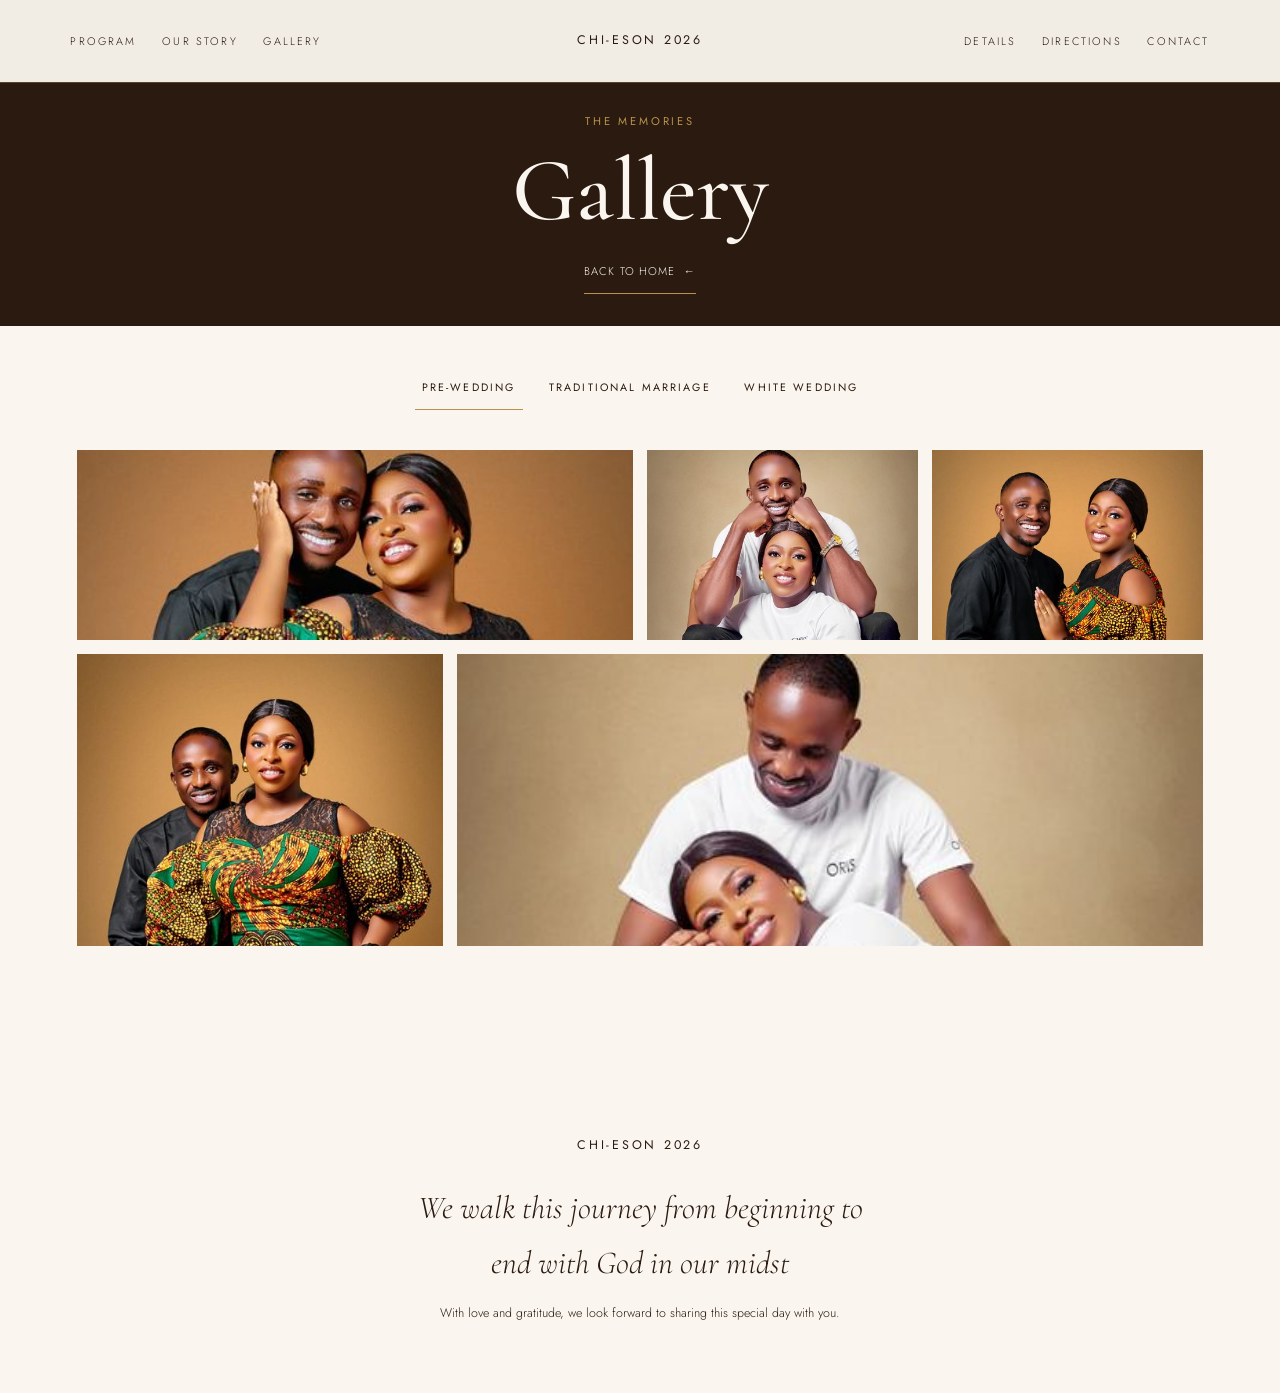
==== commit 98c51125: "Update wedding program and page layouts Co-authored-by: Copilot <223556219+Copilot@users.noreply.git" ====
--- a/gallery.html
+++ b/gallery.html
@@ -13,8 +13,8 @@
   <link rel="icon" href="data:image/svg+xml,%3Csvg xmlns='http://www.w3.org/2000/svg' viewBox='0 0 64 64'%3E%3Crect width='64' height='64' fill='%233B2314'/%3E%3Ctext x='32' y='41' text-anchor='middle' font-family='serif' font-size='22' fill='%23F5EBDD'%3EC%26amp%3BE%3C/text%3E%3C/svg%3E">
   <link rel="preconnect" href="https://fonts.googleapis.com">
   <link rel="preconnect" href="https://fonts.gstatic.com" crossorigin>
-  <link href="https://fonts.googleapis.com/css2?family=Cormorant+Garamond:ital,wght@0,300;0,400;1,300;1,400&family=Jost:wght@300;400&display=swap" rel="stylesheet">
-  <link rel="stylesheet" href="styles.css?v=3">
+  <link href="https://fonts.googleapis.com/css2?family=Cormorant+Garamond:ital,wght@0,400;0,500;0,600;1,400;1,500&family=Jost:wght@300;400;500&display=swap" rel="stylesheet">
+  <link rel="stylesheet" href="styles.css?v=6">
   <script src="data.js" defer></script>
   <script src="script.js" defer></script>
 </head>
--- a/styles.css
+++ b/styles.css
@@ -93,9 +93,6 @@
 .story-copy { max-width: 380px; font-size: 1.04rem; }
 .story-copy p:first-child { margin-bottom: 1.6rem; }
 .story-names { color: #856c53; font-family: var(--display-font); font-size: 1.3rem; font-style: italic; }
-.story-photos { min-height: 500px; position: relative; padding: 0 12% 8% 0; }
-.story-photo-main { width: 75%; height: 480px; object-fit: cover; }
-.story-photo-small { position: absolute; right: 0; bottom: 0; width: 42%; height: 270px; object-fit: cover; border: 9px solid var(--cream); }
 .arch-image { border-radius: 999px 999px 0 0; background: #e5ded3; }
 
 .details-section { background: var(--card); }
@@ -124,15 +121,11 @@
 .map-card iframe { display: block; width: 100%; height: 270px; border: 0; background: #e5ded3; }
 .map-card .button { margin-top: .8rem; }
 .map-fallback { display: inline-block; margin-left: 1rem; font-size: .68rem; }
-.roadmap-slot { margin: 1.2rem 0; }
-.roadmap-open { width: 100%; padding: 0; position: relative; border: 0; background: #e5ded3; text-align: center; }
-.roadmap-open img { width: 100%; height: auto; max-height: 330px; object-fit: contain; }
-.roadmap-open span { display: block; padding: .3rem; color: var(--brown); font-size: .65rem; letter-spacing: .1em; text-transform: uppercase; }
 
 .gallery-section { background: var(--card); }
 .gallery-tabs { margin-bottom: 2.5rem; }
-.gallery-grid { columns: 3 220px; column-gap: 10px; }
-.gallery-item { width: 100%; margin: 0 0 10px; padding: 0; display: block; break-inside: avoid; border: 0; background: #e5ded3; overflow: hidden; }
+.gallery-grid { display: grid; grid-template-columns: repeat(3, minmax(0, 1fr)); gap: 10px; }
+.gallery-item { width: 100%; margin: 0; padding: 0; display: block; border: 0; background: #e5ded3; overflow: hidden; }
 .gallery-item img { width: 100%; height: auto; transition: transform .5s ease; }
 .gallery-item:hover img { transform: scale(1.035); }
 .gallery-empty { padding: 4rem 1rem; text-align: center; font-family: var(--display-font); font-size: 1.8rem; font-style: italic; }
@@ -175,11 +168,6 @@
 .lightbox figcaption { padding-top: .7rem; font-size: .75rem; letter-spacing: .1em; }
 .lightbox figure img { cursor: zoom-in; }
 .lightbox figure img.is-zoomed { max-width: none; max-height: none; width: auto; height: auto; cursor: zoom-out; }
-.lightbox.roadmap-view { display: block; overflow: auto; padding-top: 4rem; }
-.lightbox.roadmap-view .lightbox-prev, .lightbox.roadmap-view .lightbox-next { display: none; }
-.lightbox.roadmap-view figure { max-height: none; }
-.lightbox.roadmap-view figure img { max-width: min(96vw, 1400px); margin: 0 auto; }
-.lightbox.roadmap-view figure img.is-zoomed { max-width: none; }
 .lightbox button { border: 0; background: transparent; color: var(--white); font-size: 2rem; }
 .lightbox .lightbox-close { position: absolute; top: 1.2rem; right: 1.6rem; }
 .lightbox .lightbox-prev, .lightbox .lightbox-next { justify-self: center; }
@@ -193,6 +181,9 @@
 .timeline { max-width: 800px; margin: 0 auto; }
 .timeline-item { position: relative; display: grid; grid-template-columns: 110px 20px minmax(0, 1fr); column-gap: 1.3rem; padding-bottom: 2.2rem; }
 .timeline-item::before { position: absolute; top: 10px; bottom: 0; left: 119px; width: 1px; background: rgba(184,146,74,.55); content: ""; }
+.timeline-item.no-time { grid-template-columns: 20px minmax(0, 1fr); }
+.timeline-item.no-time::before { left: 9px; }
+.timeline-item.no-time .timeline-content { grid-column: 2; }
 .timeline-item:last-child::before { display: none; }
 .timeline-time { padding-top: 1.1rem; color: var(--gold); font-size: .75rem; font-weight: 500; letter-spacing: .08em; text-align: right; text-transform: uppercase; }
 .timeline-marker { z-index: 1; width: 9px; height: 9px; margin: 1.4rem auto 0; border: 1px solid var(--gold); border-radius: 50%; background: var(--card); }
@@ -203,8 +194,18 @@
 .timeline-content .program-detail { display: flex; gap: .75rem; }
 .timeline-detail span, .program-detail span { min-width: 4rem; color: var(--gold); font-size: .7rem; font-weight: 500; letter-spacing: .1em; text-transform: uppercase; }
 .timeline-group { margin: 2.5rem 0 1rem 145px; color: var(--gold); font-size: 1.8rem; }
+.timeline-group { margin-left: 30px; }
 .timeline-panel[hidden] { display: none !important; }
 .print-program { margin-top: 2rem; }
+.program-roster { max-width: 800px; margin: 0 auto 3rem; }
+.program-roster h2 { margin-bottom: 1.2rem; font-size: clamp(1.8rem, 3vw, 2.5rem); }
+.roster-list { margin: 0; padding: 0; display: grid; grid-template-columns: repeat(2, minmax(0, 1fr)); gap: .75rem 2rem; }
+.roster-list li, .roster-list > div { min-width: 0; padding-top: .65rem; border-top: 1px solid rgba(184,146,74,.42); }
+.roster-list li { list-style: none; }
+.roster-role { display: block; color: var(--brown); font-size: .68rem; letter-spacing: .14em; text-transform: uppercase; }
+.roster-name { margin: .15rem 0 0; font-size: .92rem; }
+.program-preview-meta { display: flex; align-items: baseline; gap: .8rem; }
+.program-preview-meta .program-number { color: var(--gold); font-size: .7rem; font-weight: 500; letter-spacing: .12em; }
 
 @media (max-width: 820px) {
   :root { --header-height: 70px; }
@@ -216,8 +217,6 @@
   .event-grid { grid-template-columns: repeat(2, minmax(0, 1fr)); }
   .event-card:last-child { grid-column: 1 / -1; }
   .know-grid { grid-template-columns: repeat(2, minmax(0, 1fr)); }
-  .story-photos { min-height: 390px; }
-  .story-photo-main { height: 370px; }
 }
 @media (max-width: 600px) {
   :root { --header-height: 64px; }
@@ -255,17 +254,12 @@
   .program-photo img { height: 320px; }
   .story-layout { grid-template-columns: 1fr; gap: 1.5rem; }
   .story-copy { max-width: none; font-size: .95rem; }
-  .story-photos { width: 100%; min-height: 340px; }
-  .story-photo-main { width: 76%; height: 335px; }
-  .story-photo-small { width: 43%; height: 200px; border-width: 7px; }
   .event-grid { grid-template-columns: 1fr; }
   .event-card, .event-card:last-child { grid-column: auto; min-height: 0; }
   .maps-grid { grid-template-columns: 1fr; gap: 1.2rem; }
   .map-card > div { padding: 1.5rem; }
   .map-card iframe { height: 230px; }
   .map-fallback { display: block; width: fit-content; margin: .8rem 0 0; }
-  .gallery-grid { columns: 2 130px; column-gap: 7px; }
-  .gallery-item { margin-bottom: 7px; }
   .know-grid { grid-template-columns: 1fr; }
   .know-card { min-height: 0; }
   .contact-section { padding: 5rem 1.25rem; }
@@ -274,10 +268,13 @@
   .program-sticky-tabs .program-tabs button { padding-inline: .4rem; font-size: .57rem; letter-spacing: .04em; }
   .timeline-item { grid-template-columns: 61px 14px minmax(0, 1fr); gap: .55rem; }
   .timeline-item::before { left: 67px; }
+  .timeline-item.no-time { grid-template-columns: 14px minmax(0, 1fr); }
+  .timeline-item.no-time::before { left: 6px; }
   .timeline-time { font-size: .62rem; letter-spacing: .02em; }
   .timeline-content { padding: .8rem; }
   .timeline-content h3 { font-size: 1.55rem; }
-  .timeline-group { margin-left: 80px; }
+  .timeline-group { margin-left: 21px; }
+  .roster-list { grid-template-columns: 1fr; gap: .55rem; }
   .lightbox { grid-template-columns: 2rem minmax(0, 1fr) 2rem; gap: .2rem; padding: 4rem .5rem 1.5rem; }
   .lightbox .lightbox-prev, .lightbox .lightbox-next { font-size: 1.6rem; }
 }
@@ -390,8 +387,6 @@
 .story-copy { max-width: 44ch; font-size: 1rem; }
 .story-copy p:first-child { margin-bottom: 1.6rem; }
 .story-names { color: var(--gold); font-size: 1.3rem; }
-.story-photos { width: 100%; min-height: 0; aspect-ratio: 5 / 4; margin: 0; padding: 0; }
-.story-photos img { height: 100%; object-position: center 42%; }
 .parallax-photo { transform: translate3d(0,var(--parallax-y,0px),0); will-change: transform; }
 .program-tabs, .gallery-tabs { gap: 1.2rem; margin-bottom: 2.5rem; }
 .program-tabs button, .gallery-tabs button { min-height: 44px; padding: .75rem .45rem; border-bottom: 1px solid transparent; color: var(--chocolate); font-size: .67rem; font-weight: 400; letter-spacing: .2em; }
@@ -409,16 +404,17 @@
 .gallery-section .section-heading h2, .gallery-section .section-heading p { color: var(--ivory); }
 .gallery-section .gallery-tabs button { color: var(--ivory); }
 .gallery-section .gallery-tabs button[aria-selected="true"] { color: var(--ivory); }
-.gallery-grid { columns: 3 220px; column-gap: 14px; }
-.gallery-item { margin-bottom: 14px; background: transparent; transition-delay: calc(var(--gallery-order,0) * 70ms); }
-.gallery-item img { filter: saturate(.6) sepia(.15); transition: transform .55s ease, filter .55s ease; }
+.gallery-grid { display: grid; grid-template-columns: repeat(12, minmax(0, 1fr)); grid-auto-rows: clamp(54px, 7vw, 88px); grid-auto-flow: row; gap: 14px; }
+.gallery-item { width: 100%; min-width: 0; min-height: 0; grid-column: span var(--tile-columns); grid-row: span var(--tile-rows); margin: 0; background: transparent; transition-delay: calc(var(--gallery-order,0) * 70ms); }
+.gallery-item img { width: 100%; height: 100%; object-fit: cover; filter: saturate(.6) sepia(.15); transition: transform .55s ease, filter .55s ease; }
 .gallery-item.is-visible img, .gallery-item:hover img, .gallery-item:focus-visible img { filter: saturate(1) sepia(0); }
 .gallery-item:hover img { transform: scale(1.025); }
 .dark-section .button-outline, .gallery-section .button-outline { border-color: var(--gold); color: var(--ivory); }
 .dark-section .button-outline:hover, .gallery-section .button-outline:hover { color: var(--ivory); }
 .gallery-empty { color: var(--ivory); }
+.full-gallery-section .gallery-empty { color: var(--brown); }
 .details-section { background: var(--cream); }
-.direction-heading { margin-top: clamp(4rem, 8vw, 7rem); }
+.direction-heading { margin-top: 0; }
 .direction-heading .section-heading { margin-bottom: 2.5rem; }
 .maps-grid { max-width: 1180px; gap: clamp(1.5rem, 4vw, 3.5rem); }
 .map-card { display: grid; grid-template-columns: 1fr; background: transparent; }
@@ -456,11 +452,23 @@
 .lightbox.is-open { opacity: 1; }
 .lightbox figure img { transition: transform .45s cubic-bezier(.2,.7,.2,1); }
 .lightbox button { min-width: 44px; min-height: 44px; }
-.program-page, .full-gallery-section { background: var(--ivory); }
-.full-program-section { padding-top: 4rem; }
-.program-sticky-tabs { background: rgba(250,246,239,.96); border-top: 1px solid rgba(184,146,74,.28); border-bottom: 1px solid rgba(184,146,74,.45); }
+.program-page { background: var(--cream); }
+.subpage-main.program-page, .subpage-main.gallery-page { padding-top: 0; }
+.section.full-program-section, .section.full-gallery-section { padding-top: 0; background: var(--ivory); }
+.subpage-intro {
+  margin: 0 calc(-1 * max(6vw, calc((100vw - 1200px) / 2))) 2.5rem;
+  padding: calc(var(--header-height) + 2rem) max(6vw, calc((100vw - 1200px) / 2)) 2rem;
+  background: var(--chocolate);
+  color: var(--ivory);
+}
+.subpage-intro .section-heading { margin-bottom: .5rem; }
+.subpage-intro .section-heading h2 { color: var(--ivory); }
+.subpage-intro .text-link { display: flex; width: fit-content; margin: .75rem auto 0; color: var(--ivory); }
+.program-sticky-tabs { background: rgba(241,232,218,.96); border-top: 1px solid rgba(184,146,74,.28); border-bottom: 1px solid rgba(184,146,74,.45); }
+.timeline-content { background: var(--ivory); }
+#full-reception-panel .timeline-content { background: var(--cream); }
 .timeline-item::before { background: rgba(184,146,74,.65); }
-.timeline-content { border: 0; border-top: 1px solid rgba(184,146,74,.45); background: transparent; }
+.timeline-content { border: 0; border-top: 1px solid rgba(184,146,74,.45); }
 .timeline-content h3 { font-size: 2rem; }
 .timeline-group { color: var(--brown); }
 .scroll-progress { height: 2px; }
@@ -507,14 +515,12 @@
   .journey-copy .text-link { min-height: 44px; }
   .story-layout { grid-template-columns: 1fr; gap: 1.8rem; }
   .story-copy { max-width: 55ch; font-size: .96rem; }
-  .story-photos { aspect-ratio: 4 / 3; }
+
   .program-layout { grid-template-columns: 1fr; gap: 2rem; }
   .program-tabs, .gallery-tabs { gap: .35rem; }
   .program-tabs button, .gallery-tabs button { padding: .65rem .45rem; font-size: .6rem; letter-spacing: .13em; }
   .program-photo { width: min(86%, 310px); }
   .program-photo img { height: 350px; }
-  .gallery-grid { columns: 2 130px; column-gap: 8px; }
-  .gallery-item { margin-bottom: 8px; }
   .maps-grid { grid-template-columns: 1fr; gap: 3.5rem; }
   .map-card iframe { height: 260px; }
   .map-card > div { padding-bottom: 1.1rem; }
@@ -531,7 +537,7 @@
   .timeline-item { grid-template-columns: 61px 14px minmax(0, 1fr); gap: .55rem; }
   .timeline-item::before { left: 67px; }
   .timeline-content { padding: .8rem 0 .8rem .8rem; }
-  .timeline-group { margin-left: 80px; }
+  .timeline-group { margin-left: 21px; }
   .lightbox { grid-template-columns: 2.5rem minmax(0, 1fr) 2.5rem; gap: .2rem; padding: 4rem .5rem 1.5rem; }
   .lightbox .lightbox-prev, .lightbox .lightbox-next { min-width: 44px; min-height: 44px; font-size: 1.6rem; }
 }
@@ -539,6 +545,7 @@
   .hero { padding-inline: 1rem; }
   .hero-date { letter-spacing: .12em; }
   .section { padding-inline: 1rem; }
+  .subpage-intro { margin-inline: -1rem; padding-inline: 1rem; }
   .program-sticky-tabs { margin-inline: -1rem; }
   .journey-track { padding-left: 1.7rem; }
   .journey-dot { left: -1.7rem; }
@@ -558,3 +565,186 @@
   .journey-line, .journey-track.is-visible .journey-line { transform: none; }
   .gallery-item img { filter: none; transition: opacity .2s ease !important; }
 }
+
+  h1, h2, h3 { font-weight: 500; letter-spacing: 0; line-height: 1.05; }
+  .section-heading h2, .contact-section h2 { font-weight: 500; letter-spacing: 0; line-height: 1.05; }
+
+  .hero {
+    display: grid;
+    grid-template-columns: minmax(0, 1fr) minmax(0, .9fr);
+    gap: clamp(2rem, 6vw, 6rem);
+    min-height: 100svh;
+    height: auto;
+    max-height: none;
+    padding: calc(var(--header-height) + 2rem) clamp(2rem, 6vw, 6rem);
+    background: var(--chocolate);
+    text-align: left;
+  }
+  .hero::before { display: none; }
+  .hero-media {
+    position: relative;
+    inset: auto;
+    grid-column: 2;
+    grid-row: 1;
+    width: min(100%, 65.6vh);
+    height: auto;
+    aspect-ratio: 4 / 5;
+    max-height: 82vh;
+    margin: auto;
+    overflow: hidden;
+    border-radius: 50% 50% 0 0;
+  }
+  .hero-photo {
+    position: relative;
+    inset: auto;
+    width: 100%;
+    height: 100%;
+    max-height: 82vh;
+    object-fit: cover;
+    animation: ken-burns 24s ease-in-out infinite alternate;
+  }
+  .hero-content {
+    grid-column: 1;
+    grid-row: 1;
+    width: 100%;
+    margin: 0;
+    text-align: left;
+    transform: none;
+  }
+  .hero h1 {
+    margin: .7rem 0 1.2rem;
+    font-size: clamp(3.75rem, 7.2vw, 7.5rem);
+    font-weight: 500;
+    letter-spacing: .005em;
+    line-height: 1.05;
+  }
+  .hero .hero-name { display: inline; color: var(--ivory); font-style: normal; }
+  .hero-ampersand { margin: 0 .14em; font-size: 1em; line-height: inherit; }
+  .hero-ampersand i { color: var(--gold); font-weight: 500; font-style: italic; }
+  .hero-intro { max-width: 38ch; margin: 0 0 1rem; }
+  .hero-date { text-align: left; }
+  .hero-content .countdown-units { justify-content: flex-start; }
+  .hero-content .hero-actions { justify-content: flex-start; }
+  .hero-actions { align-items: center; }
+  .button-primary { background: var(--gold); border-color: var(--gold); color: var(--chocolate); }
+  .button-primary:hover { background: var(--gold); border-color: var(--gold); color: var(--chocolate); }
+
+  .story-layout {
+    max-width: 1100px;
+    grid-template-columns: minmax(0, .85fr) minmax(0, 1.15fr);
+    gap: clamp(2rem, 7vw, 7rem);
+    align-items: center;
+  }
+  .story-copy { max-width: 48ch; font-size: 1rem; }
+  .story-copy p { margin-bottom: .8rem; }
+  .story-copy p:first-child { margin-bottom: .8rem; }
+  .story-heading { margin: 0 0 1.5rem; text-align: left; }
+  .story-heading h2 { max-width: 15ch; font-size: clamp(2.6rem, 5vw, 4.5rem); }
+  .story-heading .ornament { text-align: left; }
+  .story-photos {
+    position: relative;
+    width: 100%;
+    max-width: 620px;
+    aspect-ratio: 4 / 5;
+    margin: auto;
+    padding: 0;
+    overflow: visible;
+  }
+  .story-photos .story-photo-main {
+    width: 100%;
+    height: 100%;
+    object-fit: cover;
+    border-radius: 0;
+  }
+
+  .program-preview-layout { max-width: 960px; margin: auto; }
+  .program-preview-list { max-width: 760px; margin: auto; }
+  .program-preview-item {
+    display: block;
+    padding: 1.25rem 0;
+    border-bottom: 1px solid rgba(184,146,74,.48);
+    color: var(--chocolate);
+  }
+  .program-preview-item h3 { margin: .25rem 0 .5rem; font-size: clamp(1.7rem, 3vw, 2.3rem); }
+  .program-preview-item > p:not(.program-time) { margin-bottom: .35rem; font-size: .9rem; }
+  .program-preview-item .program-time { color: var(--brown); font-size: .7rem; letter-spacing: .16em; }
+  .program-preview-item:hover h3 { color: var(--brown); }
+  .preview-group { margin: 2rem 0 .25rem; font-size: 1.7rem; }
+  .print-button { margin-top: 2rem; }
+  .print-link { display: block; width: fit-content; min-height: 44px; margin: .75rem auto 0; padding: .45rem .7rem; border: 0; border-bottom: 1px solid var(--gold); background: transparent; color: var(--chocolate); font-size: .72rem; letter-spacing: .14em; text-transform: uppercase; }
+  .print-link:hover { color: var(--brown); }
+
+  .maps-grid { align-items: start; }
+  .map-card { gap: 1.2rem; }
+  .map-card > div { padding: 0; }
+  .map-address { min-height: 3em; margin-bottom: .8rem; }
+  .map-details { display: flex; flex-wrap: wrap; gap: .75rem 2rem; margin: .5rem 0 1.2rem; }
+  .map-details div { min-width: 110px; }
+  .map-details dt { font-size: .65rem; letter-spacing: .16em; }
+  .map-details dd { margin: .2rem 0 0; font-size: .92rem; }
+  .map-card iframe { height: 380px; }
+  .map-actions { display: flex; flex-wrap: wrap; gap: .65rem; align-items: center; }
+  .map-actions .button { min-height: 48px; margin: 0; letter-spacing: .1em; }
+  .map-actions .directions-primary { background: var(--gold); }
+  .map-actions .button-secondary { border-color: rgba(184,146,74,.75); background: transparent; color: var(--chocolate); }
+  .map-actions .button-secondary:hover { background: var(--cream); }
+  .copy-status { margin-left: .4rem; font-size: .65rem; letter-spacing: .06em; text-transform: none; }
+
+  @media (min-width: 1100px) {
+    .map-card > div { min-height: 340px; display: flex; flex-direction: column; }
+    .map-actions { margin-top: auto; }
+  }
+  @media (max-width: 820px) {
+    .story-layout { grid-template-columns: minmax(0, .85fr) minmax(0, 1.15fr); }
+    .story-photos { width: min(100%, 700px); }
+  }
+  @media (max-width: 600px) {
+    .subpage-intro { margin-inline: -1.25rem; padding-inline: 1.25rem; }
+    .gallery-grid { grid-template-columns: repeat(6, minmax(0, 1fr)); grid-auto-rows: clamp(42px, 12vw, 72px); gap: 8px; }
+    .gallery-item { grid-column: span var(--tile-columns-mobile); }
+    .hero {
+      display: flex;
+      flex-direction: column;
+      gap: 0;
+      min-height: 0;
+      height: auto;
+      padding: 0;
+      align-items: stretch;
+    }
+    .hero-media {
+      order: 0;
+      width: 100%;
+      max-height: none;
+      aspect-ratio: 4 / 5;
+      margin: 0;
+      border-radius: 0;
+    }
+    .hero-photo { width: 100%; height: 100%; max-height: none; }
+    .hero-content {
+      order: 1;
+      width: 100%;
+      margin: 0;
+      padding: 3.25rem 1.25rem 4rem;
+      text-align: center;
+    }
+    .hero h1 { font-size: clamp(3.1rem, 12vw, 4.5rem); line-height: 1.05; }
+    .hero .hero-name { display: inline; }
+    .hero-intro { margin: 0 auto 1rem; }
+    .hero-date { text-align: center; }
+    .hero-content .countdown-units, .hero-content .hero-actions { justify-content: center; }
+    .hero-actions { flex-direction: column; }
+    .hero-actions .button { width: min(100%, 340px); }
+    .story-layout { grid-template-columns: 1fr; }
+    .story-photos { width: min(100%, 440px); }
+    .map-card iframe { height: 300px; }
+    .map-actions { align-items: stretch; }
+    .map-actions .button { flex: 1 1 45%; }
+  }
+  @media (prefers-reduced-motion: reduce) {
+    .hero-photo { animation: none; }
+    .hero-name { animation: none; opacity: 1; transform: none; }
+    .parallax-photo { transform: none; }
+  }
+  @media (max-width: 380px) {
+    .subpage-intro { margin-inline: -1rem; padding-inline: 1rem; }
+  }
